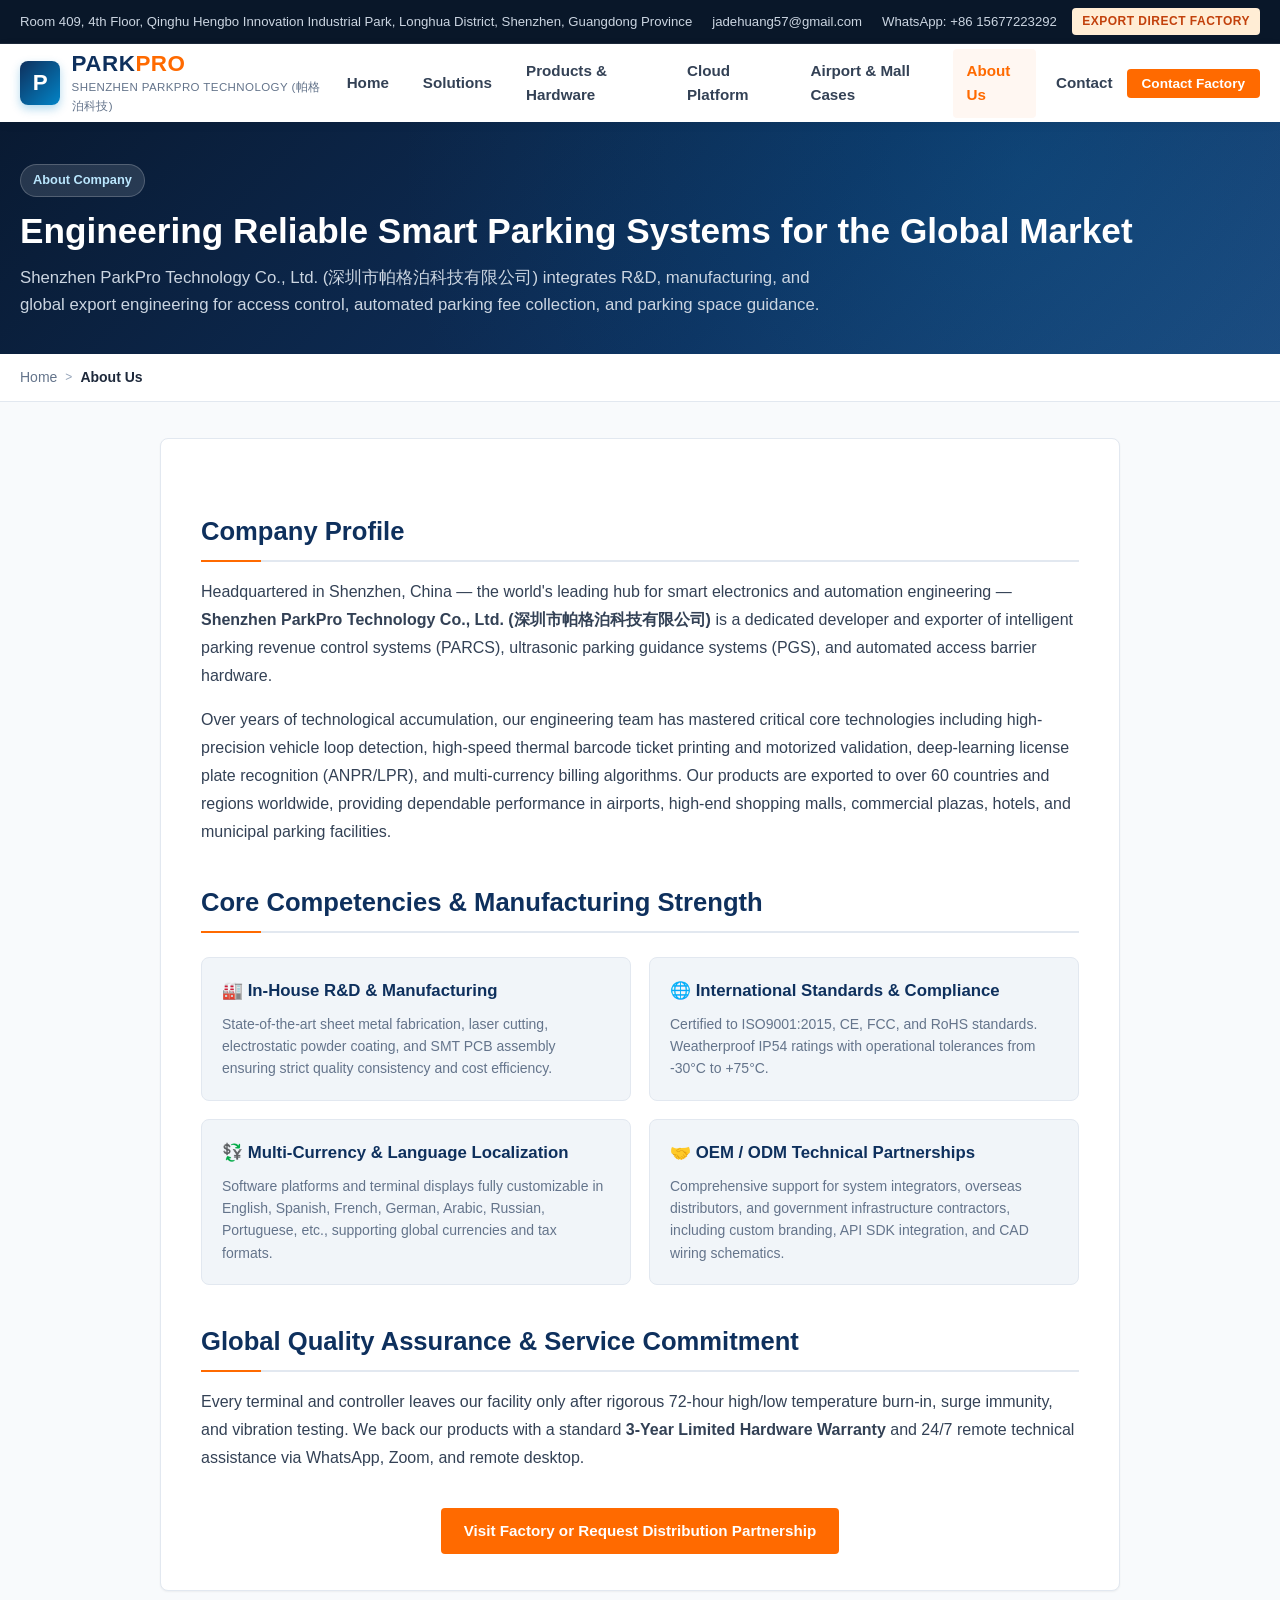
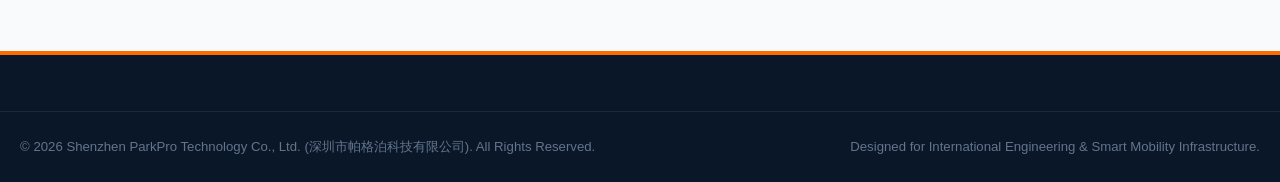
==== about.html @ bd828e6e "Deploy ParkPro smart parking system website" ====
<!DOCTYPE html>
<html lang="en">
<head>
  <meta charset="UTF-8">
  <meta http-equiv="X-UA-Compatible" content="IE=edge">
  <meta name="viewport" content="width=device-width, initial-scale=1.0">
  <title>About Us | Shenzhen ParkPro Technology Co., Ltd. (深圳市帕格泊科技有限公司)</title>
  <meta name="description" content="Shenzhen ParkPro Technology Co., Ltd. (深圳市帕格泊科技有限公司) is a high-tech manufacturer specializing in overseas parking management systems, automated fee collection, and ultrasonic space guidance.">
  <link rel="stylesheet" href="css/style.css">
</head>
<body>

  <!-- Top Utility Bar -->
  <div class="top-bar">
    <div class="container top-bar-inner">
      <div class="top-contacts">
        <span class="top-contact-item">Room 409, 4th Floor, Qinghu Hengbo Innovation Industrial Park, Longhua District, Shenzhen, Guangdong Province</span>
        <a href="mailto:jadehuang57@gmail.com" class="top-contact-item">jadehuang57@gmail.com</a>
        <a href="https://wa.me/8615677223292" target="_blank" class="top-contact-item">WhatsApp: +86 15677223292</a>
      </div>
      <div class="top-right">
        <span class="badge badge-accent">Export Direct Factory</span>
      </div>
    </div>
  </div>

  <!-- Header -->
  <header class="site-header">
    <div class="container header-wrap">
      <a href="index.html" class="site-logo">
        <div class="logo-emblem">P</div>
        <div class="logo-text">
          <div class="logo-brand">PARK<span>PRO</span></div>
          <div class="logo-subtitle">Shenzhen ParkPro Technology (帕格泊科技)</div>
        </div>
      </a>

      <nav class="main-nav">
        <a href="index.html" class="nav-link">Home</a>
        <a href="solutions.html" class="nav-link">Solutions</a>
        <a href="products.html" class="nav-link">Products & Hardware</a>
        <a href="index.html#softwareSection" class="nav-link">Cloud Platform</a>
        <a href="index.html#scenariosSection" class="nav-link">Airport & Mall Cases</a>
        <a href="about.html" class="nav-link active">About Us</a>
        <a href="contact.html" class="nav-link">Contact</a>
      </nav>

      <div class="header-actions">
        <button class="btn btn-accent btn-sm open-quote-modal">Contact Factory</button>
      </div>
    </div>
  </header>

  <!-- Banner -->
  <section class="page-banner">
    <div class="container banner-content">
      <div class="banner-badge">About Company</div>
      <h1 class="banner-title">Engineering Reliable Smart Parking Systems for the Global Market</h1>
      <p class="banner-desc">Shenzhen ParkPro Technology Co., Ltd. (深圳市帕格泊科技有限公司) integrates R&D, manufacturing, and global export engineering for access control, automated parking fee collection, and parking space guidance.</p>
    </div>
  </section>

  <!-- Breadcrumbs -->
  <div class="breadcrumb-wrap">
    <div class="container breadcrumbs">
      <a href="index.html">Home</a>
      <span class="sep">></span>
      <span class="current">About Us</span>
    </div>
  </div>

  <!-- Main Content -->
  <main class="main-layout">
    <div class="container">
      <div class="main-content" style="max-width:960px; margin:0 auto;">

        <h2 class="section-h2">Company Profile</h2>
        <p class="content-p">
          Headquartered in Shenzhen, China — the world's leading hub for smart electronics and automation engineering — <strong>Shenzhen ParkPro Technology Co., Ltd. (深圳市帕格泊科技有限公司)</strong> is a dedicated developer and exporter of intelligent parking revenue control systems (PARCS), ultrasonic parking guidance systems (PGS), and automated access barrier hardware.
        </p>
        <p class="content-p">
          Over years of technological accumulation, our engineering team has mastered critical core technologies including high-precision vehicle loop detection, high-speed thermal barcode ticket printing and motorized validation, deep-learning license plate recognition (ANPR/LPR), and multi-currency billing algorithms. Our products are exported to over 60 countries and regions worldwide, providing dependable performance in airports, high-end shopping malls, commercial plazas, hotels, and municipal parking facilities.
        </p>

        <h2 class="section-h2">Core Competencies & Manufacturing Strength</h2>
        <div class="feature-cards-grid" style="grid-template-columns:1fr 1fr;">
          <div class="feature-card">
            <div class="feature-card-title">🏭 In-House R&D & Manufacturing</div>
            <div class="feature-card-desc">State-of-the-art sheet metal fabrication, laser cutting, electrostatic powder coating, and SMT PCB assembly ensuring strict quality consistency and cost efficiency.</div>
          </div>
          <div class="feature-card">
            <div class="feature-card-title">🌐 International Standards & Compliance</div>
            <div class="feature-card-desc">Certified to ISO9001:2015, CE, FCC, and RoHS standards. Weatherproof IP54 ratings with operational tolerances from -30°C to +75°C.</div>
          </div>
          <div class="feature-card">
            <div class="feature-card-title">💱 Multi-Currency & Language Localization</div>
            <div class="feature-card-desc">Software platforms and terminal displays fully customizable in English, Spanish, French, German, Arabic, Russian, Portuguese, etc., supporting global currencies and tax formats.</div>
          </div>
          <div class="feature-card">
            <div class="feature-card-title">🤝 OEM / ODM Technical Partnerships</div>
            <div class="feature-card-desc">Comprehensive support for system integrators, overseas distributors, and government infrastructure contractors, including custom branding, API SDK integration, and CAD wiring schematics.</div>
          </div>
        </div>

        <h2 class="section-h2">Global Quality Assurance & Service Commitment</h2>
        <p class="content-p">
          Every terminal and controller leaves our facility only after rigorous 72-hour high/low temperature burn-in, surge immunity, and vibration testing. We back our products with a standard <strong>3-Year Limited Hardware Warranty</strong> and 24/7 remote technical assistance via WhatsApp, Zoom, and remote desktop.
        </p>

        <div style="text-align:center; margin-top:36px;">
          <a href="contact.html" class="btn btn-accent">Visit Factory or Request Distribution Partnership</a>
        </div>

      </div>
    </div>
  </main>

  <!-- Modal Dialog -->
  <div class="modal-overlay" id="quoteModal">
    <div class="modal-box">
      <div class="modal-header">
        <div class="modal-title">Contact ParkPro Factory</div>
        <button class="modal-close" id="modalClose">&times;</button>
      </div>
      <div class="modal-body">
        <form class="inquiry-form-submit" style="display:flex; flex-direction:column; gap:14px;">
          <div>
            <label class="form-label">Email <span class="req">*</span></label>
            <input type="email" class="form-control" required>
          </div>
          <div>
            <label class="form-label">Company & Country</label>
            <input type="text" class="form-control" required>
          </div>
          <div>
            <label class="form-label">Inquiry Details</label>
            <textarea class="form-control" rows="3" required minlength="15"></textarea>
          </div>
          <button type="submit" class="btn btn-accent">SUBMIT INQUIRY</button>
        </form>
      </div>
    </div>
  </div>

  <!-- Footer -->
  <footer class="site-footer">
    <div class="container footer-bottom">
      <div>© 2026 Shenzhen ParkPro Technology Co., Ltd. (深圳市帕格泊科技有限公司). All Rights Reserved.</div>
      <div>Designed for International Engineering & Smart Mobility Infrastructure.</div>
    </div>
  </footer>

  <script src="js/main.js"></script>
</body>
</html>
---- css/style.css ----
/* ==========================================================================
   ParkPro Technology - Global Parking Systems Website Stylesheet
   Design Inspiration: Professional B2B Industrial Export Portal (Jutai Case Style)
   ========================================================================== */

:root {
  --primary: #0e305d;
  --primary-dark: #081d38;
  --primary-light: #1a4b8c;
  --accent: #ff6a00;
  --accent-hover: #e55e00;
  --accent-blue: #0284c7;
  --text-main: #1e293b;
  --text-muted: #64748b;
  --text-light: #94a3b8;
  --bg-body: #f8fafc;
  --bg-card: #ffffff;
  --bg-light: #f1f5f9;
  --border-color: #e2e8f0;
  --border-dark: #cbd5e1;
  --success: #10b981;
  --warning: #f59e0b;
  --danger: #ef4444;
  --radius-sm: 4px;
  --radius-md: 8px;
  --radius-lg: 12px;
  --shadow-sm: 0 1px 2px 0 rgba(0, 0, 0, 0.05);
  --shadow-md: 0 4px 6px -1px rgba(0, 0, 0, 0.1), 0 2px 4px -1px rgba(0, 0, 0, 0.06);
  --shadow-lg: 0 10px 15px -3px rgba(0, 0, 0, 0.1), 0 4px 6px -2px rgba(0, 0, 0, 0.05);
  --shadow-xl: 0 20px 25px -5px rgba(0, 0, 0, 0.1), 0 10px 10px -5px rgba(0, 0, 0, 0.04);
  --font-sans: -apple-system, BlinkMacSystemFont, "Segoe UI", Roboto, "Helvetica Neue", Arial, sans-serif;
  --transition: all 0.25s ease-in-out;
}

* {
  box-sizing: border-box;
  margin: 0;
  padding: 0;
}

html {
  scroll-behavior: smooth;
  font-size: 16px;
}

body {
  font-family: var(--font-sans);
  background-color: var(--bg-body);
  color: var(--text-main);
  line-height: 1.6;
  -webkit-font-smoothing: antialiased;
}

a {
  color: inherit;
  text-decoration: none;
  transition: var(--transition);
}

img {
  max-width: 100%;
  height: auto;
  display: block;
}

ul, ol {
  list-style: none;
}

button, input, textarea, select {
  font-family: inherit;
  font-size: inherit;
}

/* --------------------------------------------------------------------------
   Container & Utilities
   -------------------------------------------------------------------------- */
.container {
  width: 100%;
  max-width: 1280px;
  margin: 0 auto;
  padding: 0 20px;
}

.flex { display: flex; }
.flex-center { display: flex; align-items: center; justify-content: center; }
.flex-between { display: flex; align-items: center; justify-content: space-between; }
.items-center { display: flex; align-items: center; }
.text-center { text-align: center; }
.text-accent { color: var(--accent); }
.text-primary { color: var(--primary); }

.badge {
  display: inline-block;
  padding: 4px 10px;
  font-size: 0.75rem;
  font-weight: 600;
  border-radius: var(--radius-sm);
  text-transform: uppercase;
  letter-spacing: 0.5px;
}
.badge-primary { background: #e0f2fe; color: #0369a1; }
.badge-accent { background: #ffedd5; color: #c2410c; }
.badge-success { background: #dcfce7; color: #15803d; }

.btn {
  display: inline-flex;
  align-items: center;
  justify-content: center;
  gap: 8px;
  padding: 10px 22px;
  font-size: 0.95rem;
  font-weight: 600;
  border-radius: var(--radius-sm);
  cursor: pointer;
  border: 1px solid transparent;
  transition: var(--transition);
  text-align: center;
  white-space: nowrap;
}

.btn-accent {
  background-color: var(--accent);
  color: #fff;
}
.btn-accent:hover {
  background-color: var(--accent-hover);
  box-shadow: 0 4px 12px rgba(255, 106, 0, 0.3);
  transform: translateY(-1px);
}

.btn-primary {
  background-color: var(--primary);
  color: #fff;
}
.btn-primary:hover {
  background-color: var(--primary-light);
}

.btn-outline {
  border-color: var(--border-dark);
  background: transparent;
  color: var(--text-main);
}
.btn-outline:hover {
  border-color: var(--primary);
  color: var(--primary);
  background: var(--bg-light);
}

.btn-sm {
  padding: 6px 14px;
  font-size: 0.85rem;
}

/* --------------------------------------------------------------------------
   Top Utility Bar
   -------------------------------------------------------------------------- */
.top-bar {
  background: #091729;
  color: #94a3b8;
  font-size: 0.825rem;
  padding: 8px 0;
  border-bottom: 1px solid rgba(255, 255, 255, 0.08);
}
.top-bar-inner {
  display: flex;
  justify-content: space-between;
  align-items: center;
}
.top-contacts {
  display: flex;
  gap: 20px;
  align-items: center;
}
.top-contact-item {
  display: flex;
  align-items: center;
  gap: 6px;
  color: #cbd5e1;
}
.top-contact-item:hover {
  color: #fff;
}
.top-right {
  display: flex;
  align-items: center;
  gap: 18px;
}
.lang-selector {
  display: flex;
  align-items: center;
  gap: 8px;
  cursor: pointer;
  position: relative;
  padding: 2px 8px;
  border-radius: var(--radius-sm);
  background: rgba(255, 255, 255, 0.06);
}
.lang-flag {
  width: 16px;
  height: 12px;
  border-radius: 1px;
  object-fit: cover;
}
.lang-dropdown {
  position: absolute;
  top: 100%;
  right: 0;
  margin-top: 6px;
  background: #ffffff;
  color: #334155;
  box-shadow: var(--shadow-lg);
  border-radius: var(--radius-sm);
  padding: 8px 0;
  display: none;
  min-width: 150px;
  z-index: 1000;
  border: 1px solid var(--border-color);
}
.lang-dropdown.show {
  display: block;
}
.lang-dropdown a {
  display: flex;
  align-items: center;
  gap: 8px;
  padding: 6px 14px;
  font-size: 0.85rem;
}
.lang-dropdown a:hover {
  background: var(--bg-light);
  color: var(--primary);
}

/* --------------------------------------------------------------------------
   Main Navigation Header
   -------------------------------------------------------------------------- */
.site-header {
  background: #ffffff;
  box-shadow: 0 2px 10px rgba(0, 0, 0, 0.06);
  position: sticky;
  top: 0;
  z-index: 999;
}
.header-wrap {
  display: flex;
  align-items: center;
  justify-content: space-between;
  height: 78px;
}
.site-logo {
  display: flex;
  align-items: center;
  gap: 12px;
  text-decoration: none;
}
.logo-emblem {
  width: 44px;
  height: 44px;
  background: linear-gradient(135deg, #0e305d 0%, #0284c7 100%);
  border-radius: var(--radius-md);
  display: flex;
  align-items: center;
  justify-content: center;
  color: #fff;
  font-weight: 800;
  font-size: 1.4rem;
  letter-spacing: -1px;
  box-shadow: 0 4px 10px rgba(2, 132, 199, 0.3);
}
.logo-text {
  display: flex;
  flex-direction: column;
}
.logo-brand {
  font-size: 1.4rem;
  font-weight: 800;
  letter-spacing: 0.5px;
  color: var(--primary);
  line-height: 1.2;
}
.logo-brand span {
  color: var(--accent);
}
.logo-subtitle {
  font-size: 0.72rem;
  color: var(--text-muted);
  letter-spacing: 0.4px;
  text-transform: uppercase;
}

.main-nav {
  display: flex;
  align-items: center;
  gap: 6px;
}
.nav-link {
  padding: 10px 14px;
  font-size: 0.95rem;
  font-weight: 600;
  color: #334155;
  border-radius: var(--radius-sm);
  display: flex;
  align-items: center;
  gap: 4px;
  transition: var(--transition);
}
.nav-link:hover, .nav-link.active {
  color: var(--accent);
  background-color: rgba(255, 106, 0, 0.05);
}
.header-actions {
  display: flex;
  align-items: center;
  gap: 14px;
}
.header-search {
  position: relative;
}
.header-search input {
  padding: 7px 12px 7px 32px;
  border: 1px solid var(--border-color);
  border-radius: 20px;
  font-size: 0.85rem;
  width: 170px;
  transition: var(--transition);
  background: var(--bg-light);
}
.header-search input:focus {
  outline: none;
  border-color: var(--accent-blue);
  background: #fff;
  width: 210px;
}
.header-search svg {
  position: absolute;
  left: 10px;
  top: 50%;
  transform: translateY(-50%);
  fill: var(--text-light);
  width: 15px;
  height: 15px;
}

.mobile-menu-btn {
  display: none;
  background: none;
  border: none;
  padding: 8px;
  cursor: pointer;
  color: var(--text-main);
}

/* --------------------------------------------------------------------------
   Hero / Page Header Banner
   -------------------------------------------------------------------------- */
.page-banner {
  background: linear-gradient(135deg, #091a32 0%, #0e305d 60%, #1e477a 100%);
  color: #ffffff;
  padding: 42px 0 36px;
  position: relative;
  overflow: hidden;
}
.page-banner::after {
  content: "";
  position: absolute;
  inset: 0;
  background: radial-gradient(circle at 80% 20%, rgba(2, 132, 199, 0.18) 0%, transparent 60%);
  pointer-events: none;
}
.banner-content {
  position: relative;
  z-index: 2;
}
.banner-badge {
  display: inline-flex;
  align-items: center;
  gap: 6px;
  background: rgba(255, 255, 255, 0.12);
  border: 1px solid rgba(255, 255, 255, 0.2);
  padding: 5px 12px;
  border-radius: 20px;
  font-size: 0.8rem;
  font-weight: 600;
  color: #bae6fd;
  margin-bottom: 12px;
}
.banner-title {
  font-size: 2.2rem;
  font-weight: 800;
  line-height: 1.25;
  margin-bottom: 12px;
}
.banner-desc {
  font-size: 1.05rem;
  color: #cbd5e1;
  max-width: 820px;
  line-height: 1.6;
}

/* --------------------------------------------------------------------------
   Breadcrumbs
   -------------------------------------------------------------------------- */
.breadcrumb-wrap {
  background: #ffffff;
  border-bottom: 1px solid var(--border-color);
  padding: 12px 0;
  font-size: 0.875rem;
  color: var(--text-muted);
}
.breadcrumbs {
  display: flex;
  align-items: center;
  flex-wrap: wrap;
  gap: 8px;
}
.breadcrumbs a {
  color: var(--text-muted);
  display: flex;
  align-items: center;
  gap: 4px;
}
.breadcrumbs a:hover {
  color: var(--accent);
}
.breadcrumbs .sep {
  color: var(--text-light);
  font-size: 0.75rem;
}
.breadcrumbs .current {
  color: var(--text-main);
  font-weight: 600;
}

/* --------------------------------------------------------------------------
   Two-Column Layout (Jutai Reference Pattern)
   -------------------------------------------------------------------------- */
.main-layout {
  padding: 36px 0 60px;
}
.layout-grid {
  display: grid;
  grid-template-columns: 290px 1fr;
  gap: 32px;
  align-items: start;
}

/* --------------------------------------------------------------------------
   Left Sidebar
   -------------------------------------------------------------------------- */
.sidebar {
  display: flex;
  flex-direction: column;
  gap: 24px;
  position: sticky;
  top: 98px;
}

.sidebar-box {
  background: #ffffff;
  border: 1px solid var(--border-color);
  border-radius: var(--radius-md);
  box-shadow: var(--shadow-sm);
  overflow: hidden;
}
.sidebar-title {
  padding: 14px 18px;
  background: var(--bg-light);
  font-size: 0.95rem;
  font-weight: 700;
  color: var(--primary);
  border-bottom: 1px solid var(--border-color);
  display: flex;
  align-items: center;
  justify-content: space-between;
}

/* Sidebar Nav */
.sidebar-nav-list {
  padding: 6px 0;
}
.sidebar-nav-item a {
  display: flex;
  align-items: center;
  justify-content: space-between;
  padding: 10px 18px;
  font-size: 0.9rem;
  color: #334155;
  border-left: 3px solid transparent;
  transition: var(--transition);
}
.sidebar-nav-item a:hover,
.sidebar-nav-item.active a {
  background: rgba(255, 106, 0, 0.05);
  color: var(--accent);
  border-left-color: var(--accent);
  font-weight: 600;
}
.sidebar-nav-item a .counter {
  font-size: 0.75rem;
  background: var(--bg-light);
  color: var(--text-muted);
  padding: 2px 7px;
  border-radius: 10px;
}

/* Contact Card (Jade Huang / Global Sales) */
.contact-card {
  padding: 20px 18px;
  text-align: center;
}
.contact-avatar {
  width: 70px;
  height: 70px;
  border-radius: 50%;
  background: linear-gradient(135deg, #0e305d 0%, #0284c7 100%);
  color: #fff;
  display: flex;
  align-items: center;
  justify-content: center;
  font-size: 1.8rem;
  margin: 0 auto 12px;
  box-shadow: 0 4px 12px rgba(2, 132, 199, 0.3);
}
.contact-name {
  font-size: 1.1rem;
  font-weight: 700;
  color: var(--text-main);
}
.contact-role {
  font-size: 0.8rem;
  color: var(--text-muted);
  margin-bottom: 16px;
}
.contact-detail-list {
  text-align: left;
  display: flex;
  flex-direction: column;
  gap: 12px;
  margin-bottom: 18px;
  font-size: 0.875rem;
}
.contact-detail-row {
  display: flex;
  align-items: center;
  gap: 10px;
  color: #475569;
}
.contact-detail-row svg {
  width: 18px;
  height: 18px;
  fill: var(--accent-blue);
  flex-shrink: 0;
}
.contact-detail-row a:hover {
  color: var(--accent);
}
.social-chat-icons {
  display: flex;
  justify-content: center;
  gap: 10px;
  margin-bottom: 18px;
}
.social-btn {
  width: 40px;
  height: 40px;
  border-radius: 50%;
  display: flex;
  align-items: center;
  justify-content: center;
  color: #fff;
  transition: var(--transition);
}
.social-wa { background: #25d366; }
.social-wa:hover { background: #1eb956; transform: scale(1.08); }
.social-mail { background: #ea4335; }
.social-mail:hover { background: #d33426; transform: scale(1.08); }
.social-wechat { background: #07c160; cursor: pointer; position: relative; }
.social-wechat:hover { background: #06ad56; transform: scale(1.08); }

.wechat-popup {
  position: absolute;
  bottom: 110%;
  left: 50%;
  transform: translateX(-50%);
  background: #ffffff;
  padding: 10px;
  box-shadow: var(--shadow-xl);
  border-radius: var(--radius-md);
  border: 1px solid var(--border-color);
  display: none;
  z-index: 100;
  width: 160px;
  text-align: center;
}
.social-wechat:hover .wechat-popup {
  display: block;
}
.wechat-popup p {
  color: #334155;
  font-size: 0.75rem;
  font-weight: 600;
  margin-top: 6px;
}

/* Badges Card */
.sidebar-badges {
  padding: 16px;
  display: flex;
  flex-direction: column;
  gap: 12px;
}
.badge-item {
  display: flex;
  align-items: center;
  gap: 10px;
  font-size: 0.85rem;
  color: #334155;
  font-weight: 500;
}
.badge-icon {
  width: 32px;
  height: 32px;
  border-radius: 6px;
  background: #f0fdf4;
  color: #16a34a;
  display: flex;
  align-items: center;
  justify-content: center;
  flex-shrink: 0;
}

/* --------------------------------------------------------------------------
   Right Main Content (Article & Solution Showcase)
   -------------------------------------------------------------------------- */
.main-content {
  background: #ffffff;
  border: 1px solid var(--border-color);
  border-radius: var(--radius-md);
  padding: 36px 40px;
  box-shadow: var(--shadow-sm);
}

.article-header {
  border-bottom: 1px solid var(--border-color);
  padding-bottom: 22px;
  margin-bottom: 28px;
}
.article-tags {
  display: flex;
  flex-wrap: wrap;
  gap: 8px;
  margin-bottom: 12px;
}
.article-title {
  font-size: 2.1rem;
  font-weight: 800;
  color: var(--primary);
  line-height: 1.3;
  margin-bottom: 14px;
}
.article-meta {
  display: flex;
  align-items: center;
  flex-wrap: wrap;
  gap: 20px;
  font-size: 0.85rem;
  color: var(--text-muted);
}
.meta-item {
  display: flex;
  align-items: center;
  gap: 6px;
}

/* Section Headings */
.section-h2 {
  font-size: 1.6rem;
  font-weight: 700;
  color: var(--primary);
  margin: 36px 0 16px;
  padding-bottom: 8px;
  border-bottom: 2px solid #e2e8f0;
  position: relative;
  display: flex;
  align-items: center;
  gap: 10px;
}
.section-h2::after {
  content: "";
  position: absolute;
  left: 0;
  bottom: -2px;
  width: 60px;
  height: 2px;
  background: var(--accent);
}

.section-h3 {
  font-size: 1.25rem;
  font-weight: 700;
  color: #1e3a8a;
  margin: 24px 0 12px;
  display: flex;
  align-items: center;
  gap: 8px;
}

/* Callout Box */
.callout {
  padding: 16px 20px;
  border-radius: var(--radius-md);
  background: #f0f9ff;
  border-left: 4px solid var(--accent-blue);
  margin: 20px 0;
  font-size: 0.95rem;
  color: #0c4a6e;
}
.callout-title {
  font-weight: 700;
  margin-bottom: 6px;
  display: flex;
  align-items: center;
  gap: 8px;
}

/* Styled Paragraphs */
.content-p {
  font-size: 1rem;
  color: #334155;
  line-height: 1.75;
  margin-bottom: 16px;
}

/* Highlight Bullet List */
.highlight-list {
  display: flex;
  flex-direction: column;
  gap: 10px;
  margin: 16px 0 24px;
}
.highlight-item {
  display: flex;
  align-items: flex-start;
  gap: 10px;
  font-size: 0.95rem;
  color: #334155;
  line-height: 1.5;
}
.bullet-icon {
  color: var(--accent);
  font-size: 1.1rem;
  line-height: 1.2;
}

/* Image Showcase Boxes */
.img-showcase {
  background: #f8fafc;
  border: 1px solid var(--border-color);
  border-radius: var(--radius-md);
  padding: 16px;
  margin: 24px 0;
  text-align: center;
  transition: var(--transition);
}
.img-showcase:hover {
  border-color: #cbd5e1;
  box-shadow: var(--shadow-md);
}
.img-container {
  overflow: hidden;
  border-radius: var(--radius-sm);
  background: #ffffff;
  cursor: pointer;
  position: relative;
}
.img-container img {
  width: 100%;
  max-height: 520px;
  object-fit: contain;
  transition: transform 0.4s ease;
  margin: 0 auto;
}
.img-container:hover img {
  transform: scale(1.02);
}
.img-caption {
  margin-top: 12px;
  font-size: 0.875rem;
  font-weight: 600;
  color: #475569;
  display: flex;
  align-items: center;
  justify-content: center;
  gap: 6px;
}
.img-zoom-hint {
  font-size: 0.75rem;
  color: var(--text-light);
  font-weight: normal;
}

/* Dual Solution Comparison Grid */
.solution-grid {
  display: grid;
  grid-template-columns: 1fr 1fr;
  gap: 20px;
  margin: 24px 0;
}
.solution-card {
  border: 1px solid var(--border-color);
  border-radius: var(--radius-md);
  padding: 20px;
  background: #ffffff;
  transition: var(--transition);
}
.solution-card:hover {
  border-color: var(--accent-blue);
  box-shadow: var(--shadow-md);
}
.solution-card-header {
  display: flex;
  align-items: center;
  justify-content: space-between;
  margin-bottom: 12px;
  padding-bottom: 8px;
  border-bottom: 1px solid var(--border-color);
}
.solution-title {
  font-size: 1.15rem;
  font-weight: 700;
  color: var(--primary);
}

/* Feature Matrix Cards */
.feature-cards-grid {
  display: grid;
  grid-template-columns: repeat(auto-fit, minmax(280px, 1fr));
  gap: 18px;
  margin: 24px 0;
}
.feature-card {
  padding: 20px;
  background: var(--bg-light);
  border: 1px solid var(--border-color);
  border-radius: var(--radius-md);
  transition: var(--transition);
}
.feature-card:hover {
  background: #fff;
  border-color: var(--accent);
  box-shadow: var(--shadow-md);
  transform: translateY(-2px);
}
.feature-icon-wrapper {
  width: 48px;
  height: 48px;
  border-radius: var(--radius-md);
  background: linear-gradient(135deg, rgba(14, 48, 93, 0.1) 0%, rgba(2, 132, 199, 0.15) 100%);
  display: flex;
  align-items: center;
  justify-content: center;
  color: var(--primary);
  margin-bottom: 14px;
}
.feature-card-title {
  font-size: 1.05rem;
  font-weight: 700;
  color: var(--primary);
  margin-bottom: 8px;
}
.feature-card-desc {
  font-size: 0.875rem;
  color: var(--text-muted);
  line-height: 1.6;
}

/* Specifications Table */
.spec-table-wrap {
  overflow-x: auto;
  margin: 20px 0 28px;
  border: 1px solid var(--border-color);
  border-radius: var(--radius-md);
}
.spec-table {
  width: 100%;
  border-collapse: collapse;
  font-size: 0.9rem;
  text-align: left;
}
.spec-table th {
  background: #0e305d;
  color: #ffffff;
  padding: 12px 16px;
  font-weight: 600;
}
.spec-table td {
  padding: 12px 16px;
  border-bottom: 1px solid var(--border-color);
  color: #334155;
}
.spec-table tr:nth-child(even) td {
  background: #f8fafc;
}
.spec-table tr:hover td {
  background: #f1f5f9;
}

/* Application Scenarios Tabs */
.scenario-tabs {
  display: flex;
  gap: 10px;
  border-bottom: 2px solid var(--border-color);
  margin-bottom: 20px;
}
.tab-btn {
  padding: 10px 20px;
  font-weight: 600;
  font-size: 0.95rem;
  color: var(--text-muted);
  background: none;
  border: none;
  cursor: pointer;
  position: relative;
  transition: var(--transition);
}
.tab-btn:hover {
  color: var(--primary);
}
.tab-btn.active {
  color: var(--accent);
}
.tab-btn.active::after {
  content: "";
  position: absolute;
  bottom: -2px;
  left: 0;
  right: 0;
  height: 2px;
  background: var(--accent);
}
.tab-pane {
  display: none;
}
.tab-pane.active {
  display: block;
}

/* Scenario Content Card */
.scenario-content {
  display: grid;
  grid-template-columns: 1fr 1fr;
  gap: 24px;
  background: var(--bg-light);
  border: 1px solid var(--border-color);
  border-radius: var(--radius-md);
  padding: 24px;
  align-items: center;
}
.scenario-details h4 {
  font-size: 1.2rem;
  color: var(--primary);
  margin-bottom: 10px;
}

/* --------------------------------------------------------------------------
   Inquiry Form Section (Direct Lead Generation)
   -------------------------------------------------------------------------- */
.inquiry-section {
  background: linear-gradient(135deg, #f8fafc 0%, #edf4fc 100%);
  border: 2px solid #bfdbfe;
  border-radius: var(--radius-lg);
  padding: 32px;
  margin-top: 48px;
  position: relative;
}
.inquiry-header {
  text-align: center;
  margin-bottom: 24px;
}
.inquiry-header h3 {
  font-size: 1.6rem;
  font-weight: 800;
  color: var(--primary);
  margin-bottom: 6px;
}
.inquiry-header p {
  color: var(--text-muted);
  font-size: 0.95rem;
}
.inquiry-form {
  display: grid;
  grid-template-columns: 1fr 1fr;
  gap: 18px;
}
.form-group {
  display: flex;
  flex-direction: column;
  gap: 6px;
}
.form-group.full-width {
  grid-column: 1 / -1;
}
.form-label {
  font-size: 0.85rem;
  font-weight: 600;
  color: #334155;
}
.form-label .req {
  color: var(--danger);
}
.form-control {
  padding: 10px 14px;
  border: 1px solid var(--border-dark);
  border-radius: var(--radius-sm);
  background: #ffffff;
  font-size: 0.95rem;
  color: #1e293b;
  transition: var(--transition);
}
.form-control:focus {
  outline: none;
  border-color: var(--accent-blue);
  box-shadow: 0 0 0 3px rgba(2, 132, 199, 0.15);
}
textarea.form-control {
  resize: vertical;
  min-height: 110px;
}
.char-counter {
  font-size: 0.75rem;
  color: var(--text-light);
  text-align: right;
  margin-top: 2px;
}
.form-submit-row {
  grid-column: 1 / -1;
  display: flex;
  justify-content: flex-end;
  align-items: center;
  gap: 16px;
  margin-top: 10px;
}

/* --------------------------------------------------------------------------
   Modal Dialogs (Leave Message / Lightbox)
   -------------------------------------------------------------------------- */
.modal-overlay {
  position: fixed;
  inset: 0;
  background: rgba(15, 23, 42, 0.75);
  backdrop-filter: blur(4px);
  display: none;
  align-items: center;
  justify-content: center;
  z-index: 10000;
  padding: 20px;
  opacity: 0;
  transition: opacity 0.3s ease;
}
.modal-overlay.active {
  display: flex;
  opacity: 1;
}
.modal-box {
  background: #ffffff;
  border-radius: var(--radius-lg);
  max-width: 600px;
  width: 100%;
  box-shadow: var(--shadow-xl);
  overflow: hidden;
  position: relative;
  transform: translateY(20px);
  transition: transform 0.3s ease;
}
.modal-overlay.active .modal-box {
  transform: translateY(0);
}
.modal-header {
  background: var(--primary);
  color: #fff;
  padding: 18px 24px;
  display: flex;
  justify-content: space-between;
  align-items: center;
}
.modal-title {
  font-size: 1.25rem;
  font-weight: 700;
}
.modal-close {
  background: none;
  border: none;
  color: #fff;
  font-size: 1.5rem;
  cursor: pointer;
  line-height: 1;
  padding: 4px;
}
.modal-body {
  padding: 24px;
}

/* Image Lightbox Modal */
.lightbox-modal {
  position: fixed;
  inset: 0;
  background: rgba(0, 0, 0, 0.9);
  display: none;
  align-items: center;
  justify-content: center;
  z-index: 10001;
  padding: 20px;
}
.lightbox-modal.active {
  display: flex;
}
.lightbox-content {
  position: relative;
  max-width: 90vw;
  max-height: 90vh;
}
.lightbox-content img {
  max-width: 100%;
  max-height: 85vh;
  object-fit: contain;
  border-radius: var(--radius-sm);
  box-shadow: 0 10px 30px rgba(0, 0, 0, 0.5);
}
.lightbox-close {
  position: absolute;
  top: -40px;
  right: 0;
  background: none;
  border: none;
  color: #ffffff;
  font-size: 2rem;
  cursor: pointer;
}

/* --------------------------------------------------------------------------
   Floating Quick Widgets
   -------------------------------------------------------------------------- */
.floating-widgets {
  position: fixed;
  bottom: 30px;
  right: 25px;
  display: flex;
  flex-direction: column;
  gap: 12px;
  z-index: 998;
}
.float-btn {
  width: 52px;
  height: 52px;
  border-radius: 50%;
  display: flex;
  align-items: center;
  justify-content: center;
  color: #fff;
  box-shadow: 0 4px 14px rgba(0, 0, 0, 0.25);
  cursor: pointer;
  transition: var(--transition);
  position: relative;
}
.float-btn:hover {
  transform: translateY(-4px) scale(1.05);
}
.float-btn-wa {
  background: #25d366;
}
.float-btn-inquiry {
  background: var(--accent);
}
.float-btn-top {
  background: #334155;
  display: none;
}
.float-tooltip {
  position: absolute;
  right: 64px;
  background: #0f172a;
  color: #ffffff;
  padding: 6px 12px;
  border-radius: var(--radius-sm);
  font-size: 0.8rem;
  font-weight: 600;
  white-space: nowrap;
  pointer-events: none;
  opacity: 0;
  transition: opacity 0.2s ease;
}
.float-btn:hover .float-tooltip {
  opacity: 1;
}

/* --------------------------------------------------------------------------
   Footer
   -------------------------------------------------------------------------- */
.site-footer {
  background: #091729;
  color: #94a3b8;
  padding: 56px 0 24px;
  border-top: 4px solid var(--accent);
}
.footer-grid {
  display: grid;
  grid-template-columns: 2fr 1fr 1fr 1.5fr;
  gap: 36px;
  margin-bottom: 40px;
}
.footer-brand h4 {
  color: #ffffff;
  font-size: 1.3rem;
  margin-bottom: 12px;
}
.footer-brand p {
  font-size: 0.875rem;
  line-height: 1.6;
  margin-bottom: 16px;
  color: #cbd5e1;
}
.footer-col h5 {
  color: #ffffff;
  font-size: 1rem;
  font-weight: 700;
  margin-bottom: 16px;
  position: relative;
  padding-bottom: 8px;
}
.footer-col h5::after {
  content: "";
  position: absolute;
  bottom: 0;
  left: 0;
  width: 30px;
  height: 2px;
  background: var(--accent);
}
.footer-links {
  display: flex;
  flex-direction: column;
  gap: 10px;
  font-size: 0.875rem;
}
.footer-links a:hover {
  color: var(--accent);
  padding-left: 4px;
}
.footer-contact-info {
  display: flex;
  flex-direction: column;
  gap: 12px;
  font-size: 0.875rem;
}
.footer-contact-row {
  display: flex;
  align-items: flex-start;
  gap: 10px;
}
.footer-bottom {
  border-top: 1px solid rgba(255, 255, 255, 0.08);
  padding-top: 24px;
  display: flex;
  justify-content: space-between;
  align-items: center;
  font-size: 0.825rem;
  color: #64748b;
}

/* --------------------------------------------------------------------------
   Toast Notification
   -------------------------------------------------------------------------- */
.toast-msg {
  position: fixed;
  bottom: 30px;
  left: 50%;
  transform: translateX(-50%) translateY(100px);
  background: #10b981;
  color: #fff;
  padding: 12px 24px;
  border-radius: var(--radius-md);
  box-shadow: var(--shadow-lg);
  font-weight: 600;
  z-index: 10002;
  transition: transform 0.3s cubic-bezier(0.18, 0.89, 0.32, 1.28);
}
.toast-msg.show {
  transform: translateX(-50%) translateY(0);
}

/* --------------------------------------------------------------------------
   Responsive Breakpoints
   -------------------------------------------------------------------------- */
@media (max-width: 1024px) {
  .layout-grid {
    grid-template-columns: 1fr;
  }
  .sidebar {
    position: static;
    display: grid;
    grid-template-columns: 1fr 1fr;
    gap: 20px;
  }
  .sidebar-box:nth-child(1) {
    grid-column: 1 / -1;
  }
  .solution-grid {
    grid-template-columns: 1fr;
  }
  .scenario-content {
    grid-template-columns: 1fr;
  }
  .footer-grid {
    grid-template-columns: 1fr 1fr;
  }
}

@media (max-width: 768px) {
  .top-contacts {
    display: none;
  }
  .main-nav {
    display: none;
  }
  .mobile-menu-btn {
    display: block;
  }
  .header-search {
    display: none;
  }
  .banner-title {
    font-size: 1.6rem;
  }
  .main-content {
    padding: 24px 18px;
  }
  .article-title {
    font-size: 1.5rem;
  }
  .sidebar {
    grid-template-columns: 1fr;
  }
  .inquiry-form {
    grid-template-columns: 1fr;
  }
  .footer-grid {
    grid-template-columns: 1fr;
  }
  .footer-bottom {
    flex-direction: column;
    gap: 10px;
    text-align: center;
  }
  .modal-box {
    margin: 10px;
  }
}
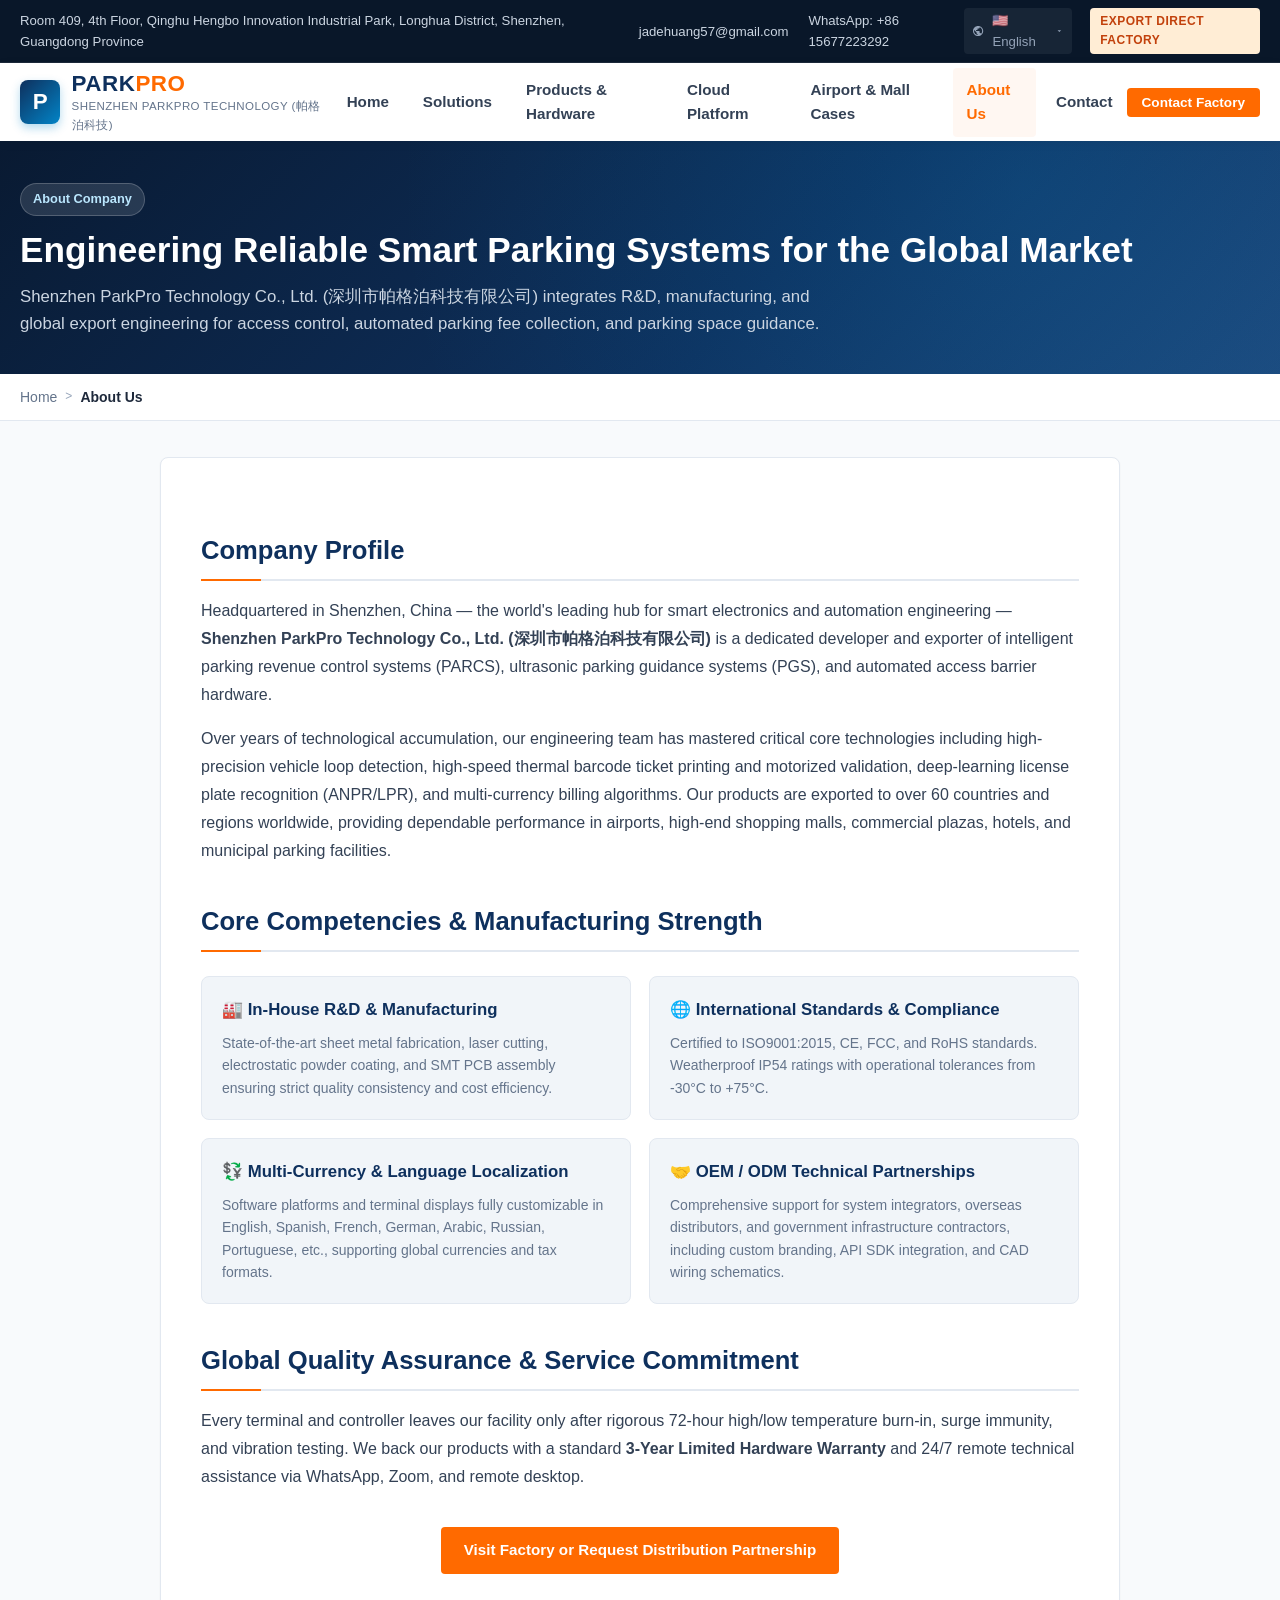
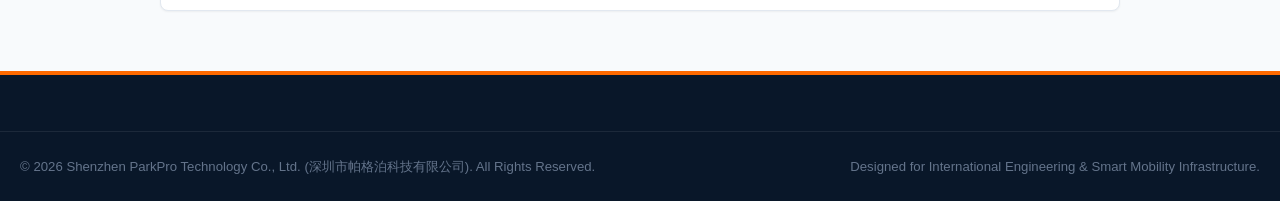
==== commit f88d1b80: "Fix i18n multi-language switching and active nav highlighting for Airport & Mall Cases" ====
--- a/about.html
+++ b/about.html
@@ -14,12 +14,31 @@
   <div class="top-bar">
     <div class="container top-bar-inner">
       <div class="top-contacts">
-        <span class="top-contact-item">Room 409, 4th Floor, Qinghu Hengbo Innovation Industrial Park, Longhua District, Shenzhen, Guangdong Province</span>
+        <span class="top-contact-item" data-i18n="top_address">Room 409, 4th Floor, Qinghu Hengbo Innovation Industrial Park, Longhua District, Shenzhen, Guangdong Province</span>
         <a href="mailto:jadehuang57@gmail.com" class="top-contact-item">jadehuang57@gmail.com</a>
-        <a href="https://wa.me/8615677223292" target="_blank" class="top-contact-item">WhatsApp: +86 15677223292</a>
+        <a href="https://wa.me/8615677223292" target="_blank" class="top-contact-item" data-i18n="top_whatsapp">WhatsApp: +86 15677223292</a>
       </div>
       <div class="top-right">
-        <span class="badge badge-accent">Export Direct Factory</span>
+        <!-- Language Switcher -->
+        <div class="lang-selector" id="langSelector">
+          <svg width="14" height="14" viewBox="0 0 24 24" fill="currentColor"><path d="M12 2C6.48 2 2 6.48 2 12s4.48 10 10 10 10-4.48 10-10S17.52 2 12 2zm-1 17.93c-3.95-.49-7-3.85-7-7.93 0-.62.08-1.21.21-1.79L9 15v1c0 1.1.9 2 2 2v1.93zm6.9-2.54c-.26-.81-1-1.39-1.9-1.39h-1v-3c0-.55-.45-1-1-1H8v-2h2c.55 0 1-.45 1-1V7h2c1.1 0 2-.9 2-2v-.41c2.93 1.19 5 4.06 5 7.41 0 2.08-.8 3.97-2.1 5.39z"/></svg>
+          <span id="currentLangLabel">🇺🇸 English</span>
+          <svg width="10" height="10" viewBox="0 0 24 24" fill="currentColor"><path d="M7 10l5 5 5-5z"/></svg>
+
+          <div class="lang-dropdown" id="langDropdown">
+            <a href="#" data-lang="en">🇺🇸 English</a>
+            <a href="#" data-lang="zh">🇨🇳 简体中文</a>
+            <a href="#" data-lang="es">🇪🇸 Español</a>
+            <a href="#" data-lang="fr">🇫🇷 Français</a>
+            <a href="#" data-lang="de">🇩🇪 Deutsch</a>
+            <a href="#" data-lang="ar">🇦🇪 العربية</a>
+            <a href="#" data-lang="ru">🇷🇺 Русский</a>
+            <a href="#" data-lang="pt">🇵🇹 Português</a>
+            <a href="#" data-lang="ja">🇯🇵 日本語</a>
+          </div>
+        </div>
+
+        <span class="badge badge-accent" data-i18n="badge_factory">Export Direct Factory</span>
       </div>
     </div>
   </div>
@@ -31,22 +50,22 @@
         <div class="logo-emblem">P</div>
         <div class="logo-text">
           <div class="logo-brand">PARK<span>PRO</span></div>
-          <div class="logo-subtitle">Shenzhen ParkPro Technology (帕格泊科技)</div>
+          <div class="logo-subtitle" data-i18n="company_title">Shenzhen ParkPro Technology (帕格泊科技)</div>
         </div>
       </a>
 
       <nav class="main-nav">
-        <a href="index.html" class="nav-link">Home</a>
-        <a href="solutions.html" class="nav-link">Solutions</a>
-        <a href="products.html" class="nav-link">Products & Hardware</a>
-        <a href="index.html#softwareSection" class="nav-link">Cloud Platform</a>
-        <a href="index.html#scenariosSection" class="nav-link">Airport & Mall Cases</a>
-        <a href="about.html" class="nav-link active">About Us</a>
-        <a href="contact.html" class="nav-link">Contact</a>
+        <a href="index.html" class="nav-link" data-nav="home" data-i18n="nav_home">Home</a>
+        <a href="solutions.html" class="nav-link" data-nav="solutions" data-i18n="nav_solutions">Solutions</a>
+        <a href="products.html" class="nav-link" data-nav="products" data-i18n="nav_products">Products & Hardware</a>
+        <a href="index.html#softwareSection" class="nav-link" data-nav="software" data-i18n="nav_cloud">Cloud Platform</a>
+        <a href="index.html#scenariosSection" class="nav-link" data-nav="scenarios" data-i18n="nav_scenarios">Airport & Mall Cases</a>
+        <a href="about.html" class="nav-link active" data-nav="about" data-i18n="nav_about">About Us</a>
+        <a href="contact.html" class="nav-link" data-nav="contact" data-i18n="nav_contact">Contact</a>
       </nav>
 
       <div class="header-actions">
-        <button class="btn btn-accent btn-sm open-quote-modal">Contact Factory</button>
+        <button class="btn btn-accent btn-sm open-quote-modal" data-i18n="btn_contact_factory">Contact Factory</button>
       </div>
     </div>
   </header>
@@ -145,11 +164,12 @@
   <!-- Footer -->
   <footer class="site-footer">
     <div class="container footer-bottom">
-      <div>© 2026 Shenzhen ParkPro Technology Co., Ltd. (深圳市帕格泊科技有限公司). All Rights Reserved.</div>
-      <div>Designed for International Engineering & Smart Mobility Infrastructure.</div>
+      <div data-i18n="footer_rights">© 2026 Shenzhen ParkPro Technology Co., Ltd. (深圳市帕格泊科技有限公司). All Rights Reserved.</div>
+      <div data-i18n="footer_subtext">Designed for International Engineering & Smart Mobility Infrastructure.</div>
     </div>
   </footer>
 
+  <script src="js/i18n.js"></script>
   <script src="js/main.js"></script>
 </body>
 </html>
--- a/css/style.css
+++ b/css/style.css
@@ -40,7 +40,12 @@
 
 html {
   scroll-behavior: smooth;
+  scroll-padding-top: 85px;
   font-size: 16px;
+}
+
+section[id] {
+  scroll-margin-top: 85px;
 }
 
 body {
@@ -228,9 +233,11 @@
   padding: 6px 14px;
   font-size: 0.85rem;
 }
-.lang-dropdown a:hover {
-  background: var(--bg-light);
-  color: var(--primary);
+.lang-dropdown a:hover,
+.lang-dropdown a.active {
+  background: rgba(255, 106, 0, 0.08);
+  color: var(--accent);
+  font-weight: 600;
 }
 
 /* --------------------------------------------------------------------------
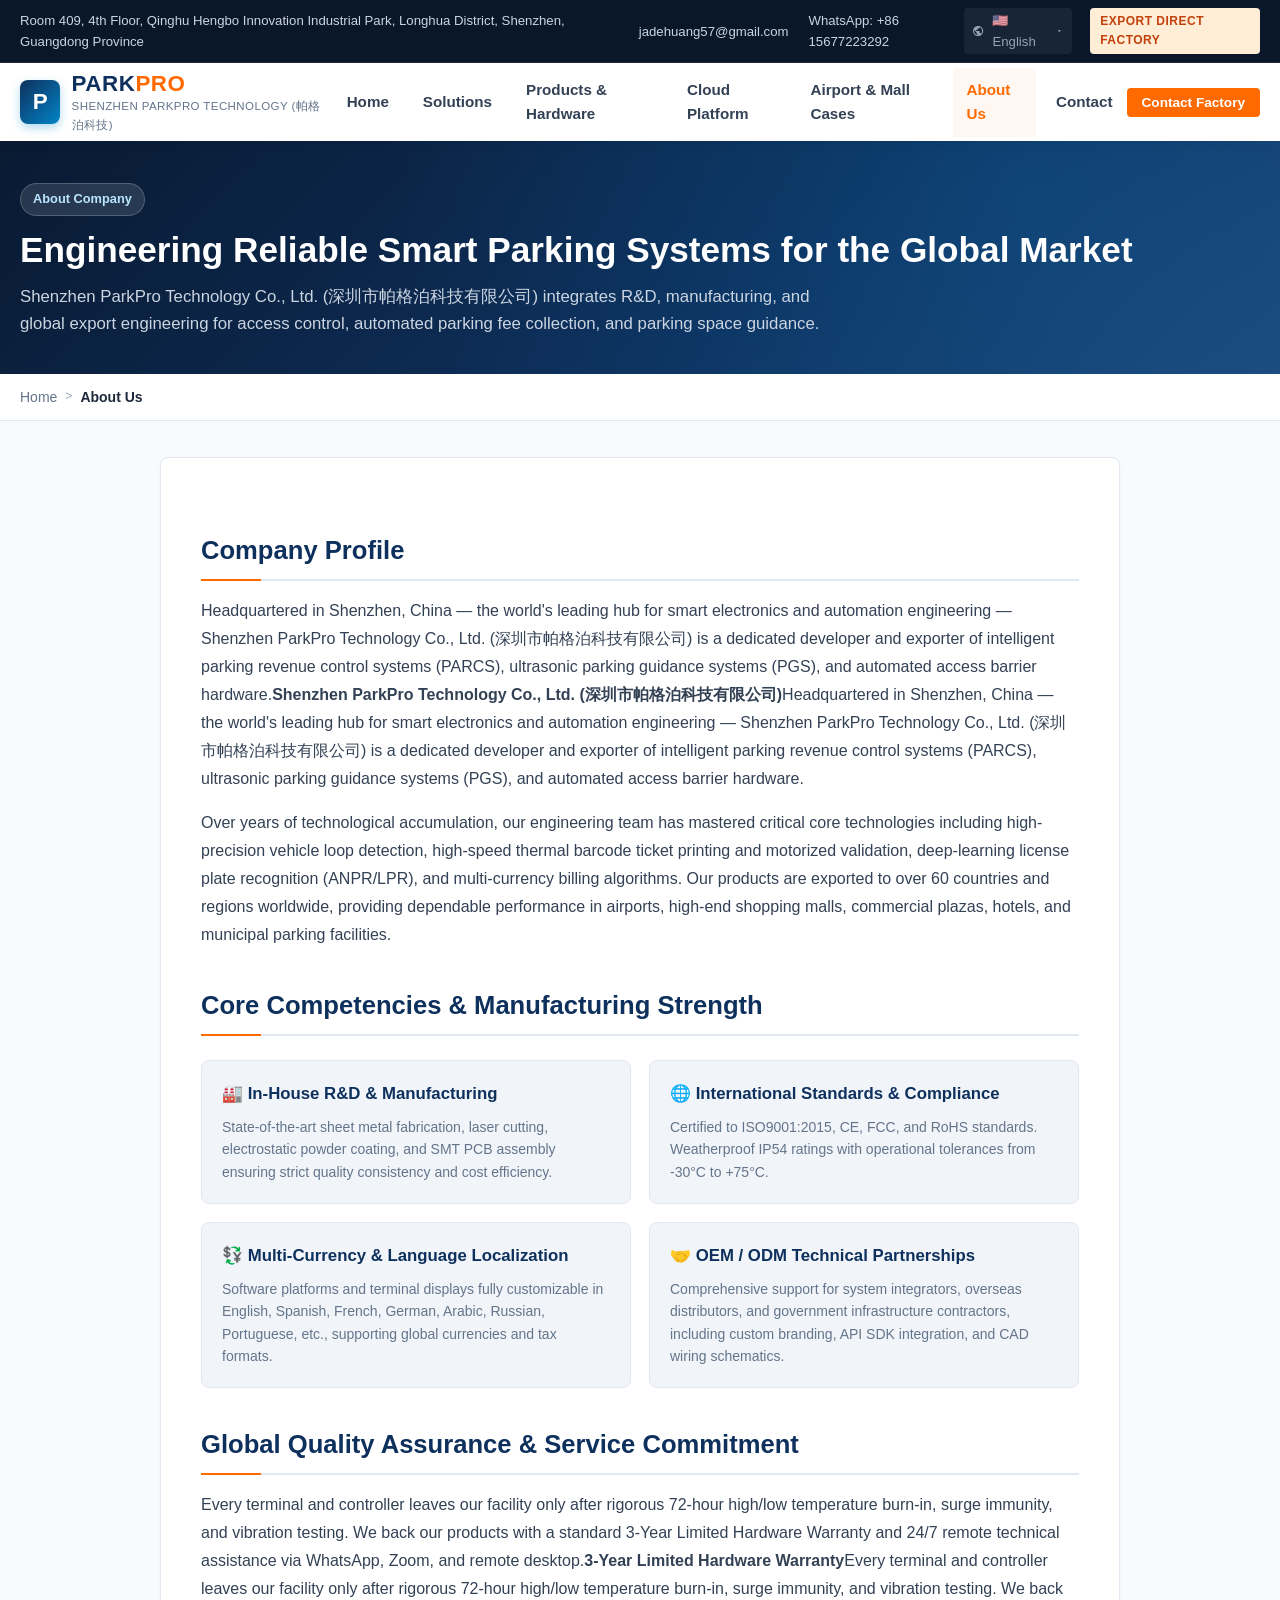
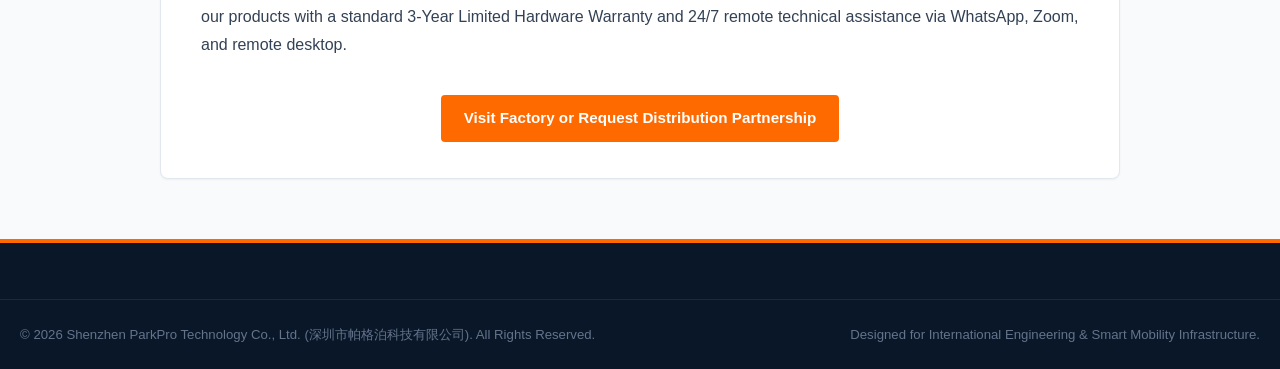
==== commit d626e2f2: "Fix i18n click event interception, stacking context, and bidirectional content translation" ====
--- a/about.html
+++ b/about.html
@@ -6,7 +6,7 @@
   <meta name="viewport" content="width=device-width, initial-scale=1.0">
   <title>About Us | Shenzhen ParkPro Technology Co., Ltd. (深圳市帕格泊科技有限公司)</title>
   <meta name="description" content="Shenzhen ParkPro Technology Co., Ltd. (深圳市帕格泊科技有限公司) is a high-tech manufacturer specializing in overseas parking management systems, automated fee collection, and ultrasonic space guidance.">
-  <link rel="stylesheet" href="css/style.css">
+  <link rel="stylesheet" href="css/style.css?v=1.2.0">
 </head>
 <body>
 
@@ -169,7 +169,8 @@
     </div>
   </footer>
 
-  <script src="js/i18n.js"></script>
-  <script src="js/main.js"></script>
+  <script src="js/i18n.js?v=1.2.0"></script>
+  <script src="js/main.js?v=1.2.0"></script>
 </body>
 </html>
+
--- a/css/style.css
+++ b/css/style.css
@@ -167,6 +167,8 @@
   font-size: 0.825rem;
   padding: 8px 0;
   border-bottom: 1px solid rgba(255, 255, 255, 0.08);
+  position: relative;
+  z-index: 1001;
 }
 .top-bar-inner {
   display: flex;
@@ -220,7 +222,7 @@
   padding: 8px 0;
   display: none;
   min-width: 150px;
-  z-index: 1000;
+  z-index: 2000;
   border: 1px solid var(--border-color);
 }
 .lang-dropdown.show {
